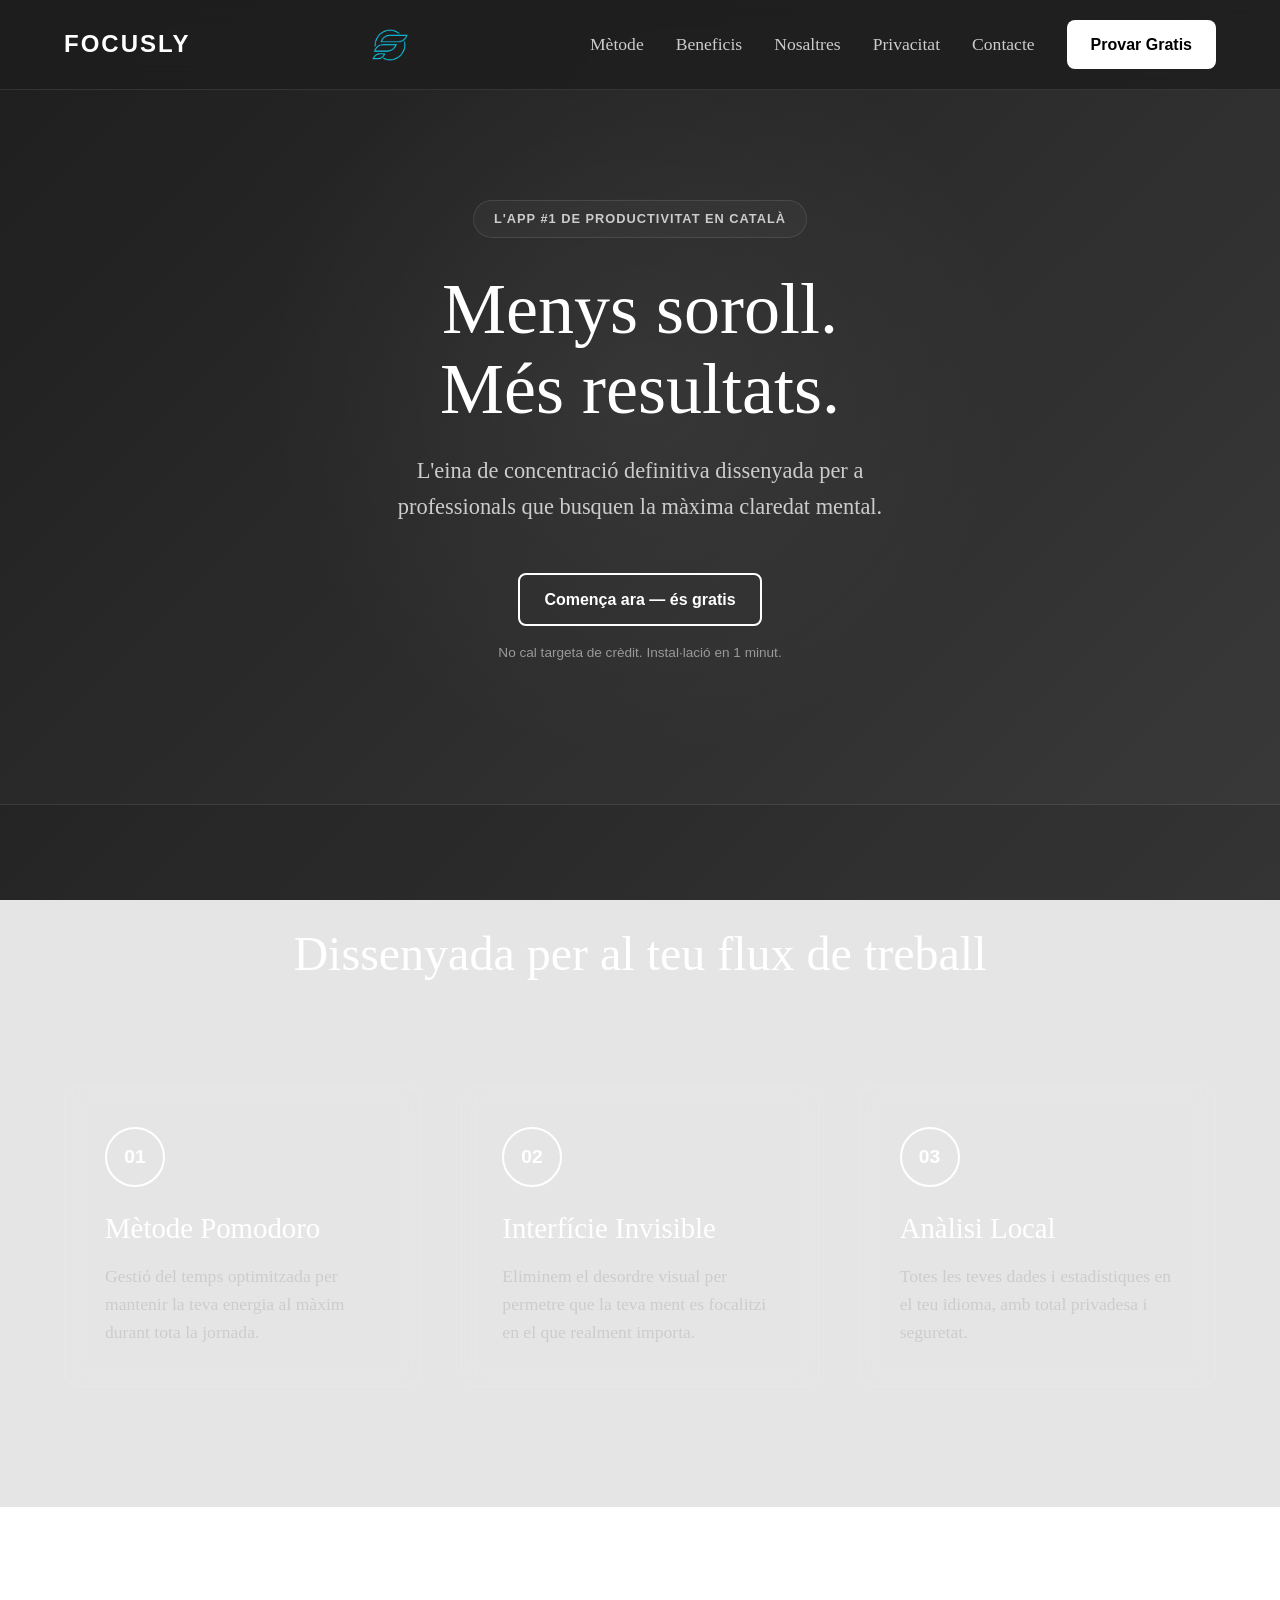
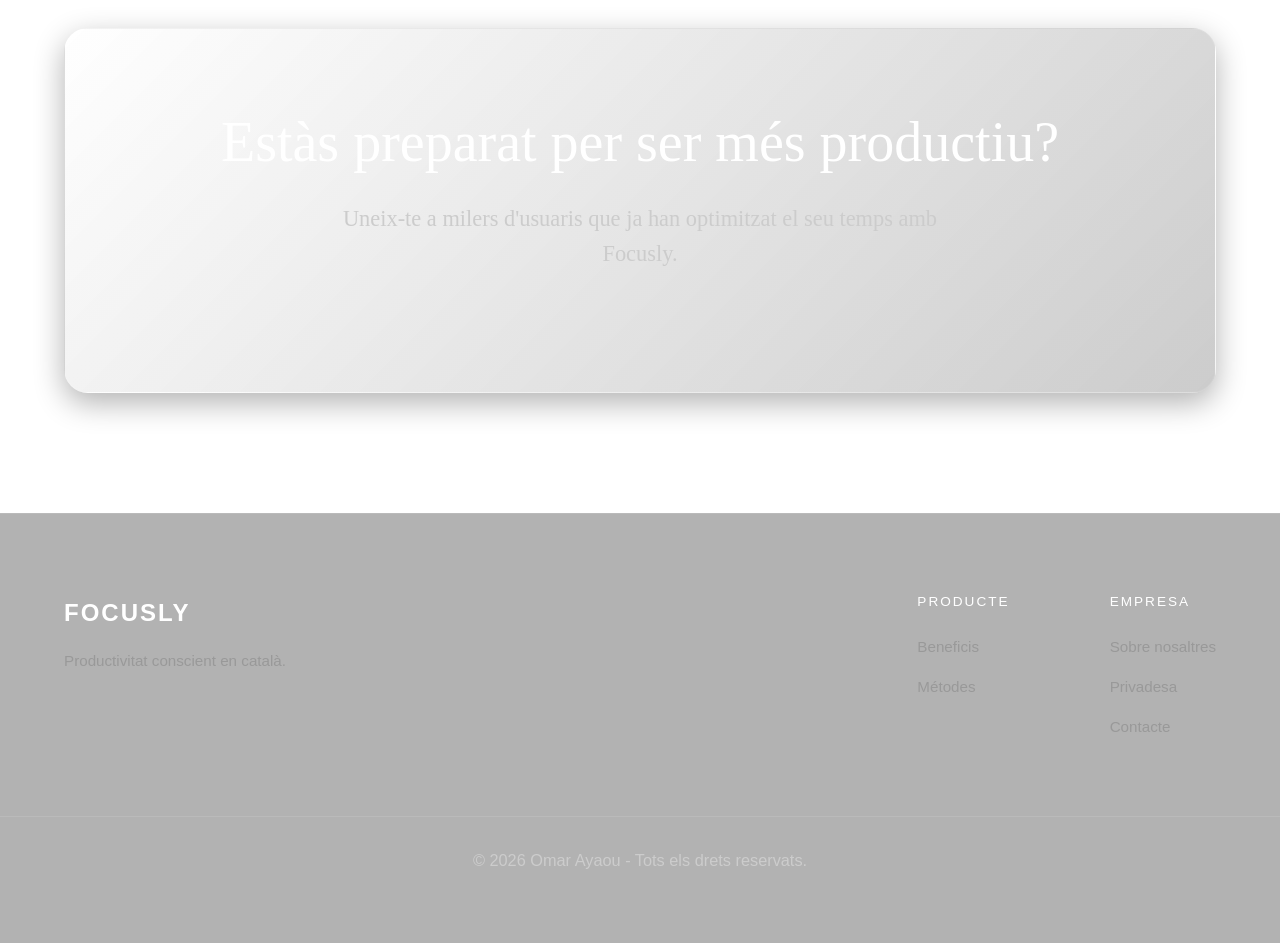
==== index.html @ 4070564b "Canviar enllaç app per deixar login en procés de desenvolupament" ====
<!doctype html>
<html lang="ca">
  <head>
    <meta charset="UTF-8" />
    <meta name="viewport" content="width=device-width, initial-scale=1.0" />
    <title>Focusly App</title>
    <link rel="stylesheet" href="css/style.css" />
    <link rel="shortcut icon" href="assets/favicon.ico" type="image/x-icon">
  </head>
  <body class="landing-page">
    
    <header class="main-header">
      <div class="container flex-header">
        <a href="#main" class="logo">FOCUSLY</a>
        <img src="assets/logo.png" alt="Logotip de la app Focusly">
        <nav class="nav-links">
          <a href="#features">Mètode</a>
          <a href="#benefits">Beneficis</a>
          <a href="nosaltres.html" target="_blank">Nosaltres</a>
          <a href="privacitat.html" target="_blank">Privacitat</a>
          <a href="contacte.html" target="_blank">Contacte</a>
          <a href="app.html" class="nav-btn-primary" target="_blank">Provar Gratis</a>
        </nav>
      </div>
    </header>

    <main>
      <section id="main" class="hero-section">
        <div class="container">
          <div class="hero-content">
            <span class="badge">L'app #1 de productivitat en català</span>
            <h1 class="main-title">
              Menys soroll. <br />
              Més resultats.
            </h1>
            <p class="main-subtitle">
              L'eina de concentració definitiva dissenyada per a professionals
              que busquen la màxima claredat mental.
            </p>
            <div class="cta-container">
              <a href="app.html" class="btn-black" target="_blank"
                >Comença ara — és gratis</a
              >
              <p class="cta-note">
                No cal targeta de crèdit. Instal·lació en 1 minut.
              </p>
            </div>
          </div>
        </div>
      </section>

      <section id="features" class="features-section">
        <div class="container">
          <div class="section-header">
            <h2 class="section-title">Dissenyada per al teu flux de treball</h2>
          </div>
          <div class="features-grid">
            <article class="feature-item">
              <div class="icon-box">01</div>
              <h3>Mètode Pomodoro</h3>
              <p>
                Gestió del temps optimitzada per mantenir la teva energia al
                màxim durant tota la jornada.
              </p>
            </article>
            <article class="feature-item">
              <div class="icon-box">02</div>
              <h3>Interfície Invisible</h3>
              <p>
                Eliminem el desordre visual per permetre que la teva ment es
                focalitzi en el que realment importa.
              </p>
            </article>
            <article class="feature-item">
              <div class="icon-box">03</div>
              <h3>Anàlisi Local</h3>
              <p>
                Totes les teves dades i estadístiques en el teu idioma, amb
                total privadesa i seguretat.
              </p>
            </article>
          </div>
        </div>
      </section>

      <section id="benefits" class="final-cta">
        <div class="container">
          <div class="cta-box">
            <h2>Estàs preparat per ser més productiu?</h2>
            <p>
              Uneix-te a milers d'usuaris que ja han optimitzat el seu temps amb
              Focusly.
            </p>
          </div>
        </div>
      </section>
    </main>

    <footer class="main-footer">
      <div class="container footer-grid">
        <div class="footer-brand">
          <span class="logo">FOCUSLY</span>
          <p>Productivitat conscient en català.</p>
        </div>
        <div class="footer-links">
          <div class="link-group">
            <h4>Producte</h4>
            <a href="#benefits">Beneficis</a>
            <a href="#features">Métodes</a>
          </div>
          <div class="link-group">
            <h4>Empresa</h4>
            <a
              href="nosaltres.html
            "
              >Sobre nosaltres</a
            >
            <a href="privacitat.html">Privadesa</a>
            <a href="contacte.html">Contacte</a>
          </div>
        </div>
      </div>
      <div class="footer-bottom">
        <p>&copy; 2026 Omar Ayaou - Tots els drets reservats.</p>
      </div>
    </footer>
  </body>
</html>
---- css/style.css ----
/* ==========================================================================
   ESTILOS DE LA LANDING PAGE
   Tema oscuro elegante con contrastes en blanco y negro
   ========================================================================== */

*,
*::before,
*::after {
  margin: 0;
  padding: 0;
  box-sizing: border-box;
}

html {
  scroll-behavior: smooth;
  font-size: 16px;
}

/* --- 1. FONDO Y TIPOGRAFÍA BASE --- */
body.landing-page {
  font-family:
    Garamond, "Times New Roman", serif; /* Fuente elegante principal */
  background: linear-gradient(
    135deg,
    #1e1e1e,
    #3a3a3a
  ); /* Degradado gris oscuro */
  background-attachment: fixed; /* Mantiene el degradado fijo al hacer scroll */
  color: #ffffff; /* Texto principal blanco */
  line-height: 1.6;
  overflow-x: hidden;
  min-height: 100vh;
}

/* --- 2. CONTENEDORES ESTRUCTURALES --- */
.container {
  max-width: 1200px;
  margin: 0 auto;
  padding: 0 24px;
}

.container-narrow {
  max-width: 800px;
  margin: 0 auto;
  padding: 0 24px;
}

/* --- 3. TIPOGRAFÍA GENERAL --- */
h1,
h2,
h3,
h4,
h5,
h6 {
  font-weight: normal;
  line-height: 1.2;
  margin-bottom: 0.5em;
  color: #ffffff;
}

p {
  font-size: 1.2em;
  margin-bottom: 30px;
  color: #cccccc; /* Gris claro para los párrafos */
}

a {
  text-decoration: none;
  color: #ffffff;
  transition: 0.2s ease;
}

/* --- 4. BOTONES --- */
.btn-primary,
.btn-white,
.nav-btn-primary {
  display: inline-block;
  padding: 12px 24px;
  background-color: #ffffff;
  color: #000000 !important; /* Texto negro para contraste */
  border: none;
  border-radius: 8px;
  font-size: 1em;
  font-family:
    -apple-system, BlinkMacSystemFont, "Segoe UI", Roboto, Helvetica, Arial,
    sans-serif; /* Contraste moderno para los botones */
  font-weight: 600;
  text-align: center;
  cursor: pointer;
  transition: 0.3s ease;
}

.btn-primary:hover,
.btn-white:hover,
.nav-btn-primary:hover {
  background-color: #dddddd; /* Blanco atenuado */
  transform: translateY(-2px);
  box-shadow: 0 10px 30px rgba(0, 0, 0, 0.3); /* Sombra media */
}

.btn-secondary,
.btn-black,
.nav-btn-secondary {
  display: inline-block;
  padding: 12px 24px;
  background-color: transparent;
  color: #ffffff;
  border: 2px solid #ffffff;
  border-radius: 8px;
  font-size: 1em;
  font-family:
    -apple-system, BlinkMacSystemFont, "Segoe UI", Roboto, Helvetica, Arial,
    sans-serif;
  font-weight: 600;
  text-align: center;
  cursor: pointer;
  transition: 0.3s ease;
}

.btn-secondary:hover,
.btn-black:hover,
.nav-btn-secondary:hover {
  background-color: #ffffff;
  color: #000000 !important;
  transform: translateY(-2px);
}

.btn-full {
  width: 80%;
  margin: 10px auto;
  display: block;
}

/* --- 5. CABECERA (HEADER Y NAVEGACIÓN) --- */
.main-header {
  height: 90px;
  display: flex;
  align-items: center;
  background: rgba(30, 30, 30, 0.85); /* Fondo semitransparente oscuro */
  backdrop-filter: blur(12px);
  -webkit-backdrop-filter: blur(12px);
  position: fixed;
  top: 0;
  width: 100%;
  z-index: 1000;
  border-bottom: 1px solid rgba(255, 255, 255, 0.1);
  transition: all 0.3s ease;
}

.flex-header {
  display: flex;
  justify-content: space-between;
  align-items: center;
  width: 100%;
}

.flex-header img {
  width: 50px;
  height: auto;
}

.logo {
  font-family:
    -apple-system, BlinkMacSystemFont, "Segoe UI", Roboto, Helvetica, Arial,
    sans-serif;
  font-size: 1.5rem;
  font-weight: 900;
  letter-spacing: 2px;
  color: #ffffff;
  text-transform: uppercase;
}

.nav-links {
  display: flex;
  align-items: center;
  gap: 32px;
}

.nav-links > a:not([class*="btn"]) {
  font-size: 1.1rem;
  color: #cccccc;
  position: relative;
}

.nav-links > a:not([class*="btn"]):hover {
  color: #ffffff;
}

/* Subrayado animado de los enlaces de navegación */
.nav-links > a:not([class*="btn"])::after {
  content: "";
  position: absolute;
  width: 0;
  height: 1px;
  bottom: -4px;
  left: 0;
  background-color: #ffffff;
  transition: width 0.3s ease;
}

.nav-links > a:not([class*="btn"]):hover::after {
  width: 100%;
}

/* --- 6. SECCIÓN PRINCIPAL (HERO) --- */
.hero-section {
  padding: 200px 0 140px 0;
  text-align: center;
  position: relative;
  z-index: 1;
}

/* Elemento decorativo para dar profundidad */
.hero-section::before {
  content: "";
  position: absolute;
  top: 0;
  left: 50%;
  transform: translateX(-50%);
  width: 60vw;
  height: 60vw;
  background: radial-gradient(
    circle,
    rgba(255, 255, 255, 0.05) 0%,
    /* Brillo central muy sutil */ transparent 70%
  );
  z-index: -1;
  pointer-events: none;
}

.badge {
  display: inline-block;
  background-color: rgba(255, 255, 255, 0.03);
  border: 1px solid rgba(255, 255, 255, 0.1);
  padding: 8px 20px;
  border-radius: 30px;
  font-family:
    -apple-system, BlinkMacSystemFont, "Segoe UI", Roboto, Helvetica, Arial,
    sans-serif;
  font-size: 0.8rem;
  font-weight: 600;
  text-transform: uppercase;
  letter-spacing: 1px;
  margin-bottom: 32px;
  color: #cccccc;
}

.main-title {
  font-size: 4.5rem;
  font-weight: normal;
  line-height: 1.1;
  margin-bottom: 24px;
}

.main-subtitle {
  font-size: 1.4rem;
  color: #cccccc;
  max-width: 500px;
  margin: 0 auto 48px;
}

.cta-container {
  display: flex;
  flex-direction: column;
  align-items: center;
  gap: 16px;
}

.cta-note {
  font-family:
    -apple-system, BlinkMacSystemFont, "Segoe UI", Roboto, Helvetica, Arial,
    sans-serif;
  font-size: 0.85rem;
  color: #999999; /* Texto apagado */
  margin-top: 0;
  margin-bottom: 0;
}

/* --- 7. CARACTERÍSTICAS (FEATURES) --- */
.features-section {
  padding: 120px 0;
  position: relative;
  border-top: 1px solid rgba(255, 255, 255, 0.1);
  background: rgba(0, 0, 0, 0.1);
}

.section-header {
  text-align: center;
  margin-bottom: 80px;
}

.section-title {
  font-size: 3rem;
}

.features-grid {
  display: grid;
  grid-template-columns: repeat(3, 1fr);
  gap: 40px;
}

.feature-item {
  padding: 40px;
  background-color: rgba(255, 255, 255, 0.03);
  border: 1px solid rgba(255, 255, 255, 0.1);
  border-radius: 16px;
  transition: 0.3s ease;
  backdrop-filter: blur(10px);
}

.feature-item:hover {
  border-color: rgba(255, 255, 255, 0.4); /* Borde más brillante */
  transform: translateY(-10px);
  background-color: rgba(255, 255, 255, 0.08); /* Fondo un poco más claro */
  box-shadow: 0 20px 40px rgba(0, 0, 0, 0.5); /* Sombra pronunciada */
}

.icon-box {
  width: 60px;
  height: 60px;
  border: 2px solid #ffffff;
  color: #ffffff;
  display: flex;
  align-items: center;
  justify-content: center;
  font-family:
    -apple-system, BlinkMacSystemFont, "Segoe UI", Roboto, Helvetica, Arial,
    sans-serif;
  font-weight: 700;
  font-size: 1.2rem;
  border-radius: 50%;
  margin-bottom: 24px;
  transition: 0.3s ease;
}

.feature-item:hover .icon-box {
  background-color: #ffffff;
  color: #1e1e1e; /* Color oscuro base de la web */
}

.feature-item h3 {
  font-size: 1.8rem;
  margin-bottom: 16px;
}

.feature-item p {
  color: #cccccc;
  font-size: 1.1rem;
  margin-bottom: 0;
}

/* --- 8. LLAMADA A LA ACCIÓN FINAL (FINAL CTA) --- */
.final-cta {
  padding: 120px 0;
  border-top: 1px solid rgba(255, 255, 255, 0.1);
}

.cta-box {
  background: linear-gradient(
    135deg,
    rgba(255, 255, 255, 0.05),
    rgba(0, 0, 0, 0.2)
  );
  border: 1px solid rgba(255, 255, 255, 0.1);
  padding: 80px 40px;
  border-radius: 24px;
  text-align: center;
  box-shadow: 0 10px 30px rgba(0, 0, 0, 0.3);
}

.cta-box h2 {
  font-size: 3.5rem;
  margin-bottom: 24px;
}

.cta-box p {
  font-size: 1.4rem;
  max-width: 600px;
  margin: 0 auto 40px;
  color: #cccccc;
}

/* --- 9. PIE DE PÁGINA (FOOTER) --- */
.main-footer {
  padding: 80px 0 40px 0;
  background-color: rgba(0, 0, 0, 0.3);
  border-top: 1px solid rgba(255, 255, 255, 0.1);
}

.footer-grid {
  display: grid;
  grid-template-columns: 1fr 2fr;
  gap: 60px;
  margin-bottom: 60px;
}

.footer-brand .logo {
  display: block;
  margin-bottom: 16px;
}

.footer-brand p {
  font-family:
    -apple-system, BlinkMacSystemFont, "Segoe UI", Roboto, Helvetica, Arial,
    sans-serif;
  color: #999999;
  font-size: 0.95rem;
}

.footer-links {
  display: flex;
  justify-content: flex-end;
  gap: 100px;
}

.link-group h4 {
  font-family:
    -apple-system, BlinkMacSystemFont, "Segoe UI", Roboto, Helvetica, Arial,
    sans-serif;
  font-size: 0.85rem;
  text-transform: uppercase;
  letter-spacing: 2px;
  margin-bottom: 24px;
  color: #ffffff;
}

.link-group a {
  display: block;
  font-family:
    -apple-system, BlinkMacSystemFont, "Segoe UI", Roboto, Helvetica, Arial,
    sans-serif;
  margin-bottom: 16px;
  color: #999999;
  font-size: 0.95rem;
}

.link-group a:hover {
  color: #ffffff;
  transform: translateX(4px);
}

.footer-bottom {
  border-top: 1px solid rgba(255, 255, 255, 0.1);
  padding-top: 30px;
  text-align: center;
  font-family:
    -apple-system, BlinkMacSystemFont, "Segoe UI", Roboto, Helvetica, Arial,
    sans-serif;
  color: #999999;
  font-size: 0.85rem;
}

/* Prevención de márgenes colapsados */
.hero-content,
.section-header,
.cta-box {
  overflow: hidden;
}

/* --- 10. ESTADOS DE SELECCIÓN Y SCROLL --- */
:focus {
  outline: none;
}

:focus-visible {
  outline: 2px dashed #ffffff;
  outline-offset: 4px;
  border-radius: 4px;
}

::selection {
  background-color: #ffffff;
  color: #000000;
}

::-moz-selection {
  background-color: #ffffff;
  color: #000000;
}

::-webkit-scrollbar {
  width: 8px;
}

::-webkit-scrollbar-track {
  background: #1e1e1e; /* Mismo color oscuro del fondo */
}

::-webkit-scrollbar-thumb {
  background: rgba(255, 255, 255, 0.2);
  border-radius: 10px;
}

::-webkit-scrollbar-thumb:hover {
  background: rgba(255, 255, 255, 0.4);
}

/* --- 11. ANIMACIONES --- */
@keyframes fadeIn {
  from {
    opacity: 0;
  }
  to {
    opacity: 1;
  }
}

@keyframes slideUp {
  from {
    opacity: 0;
    transform: translateY(40px);
  }
  to {
    opacity: 1;
    transform: translateY(0);
  }
}
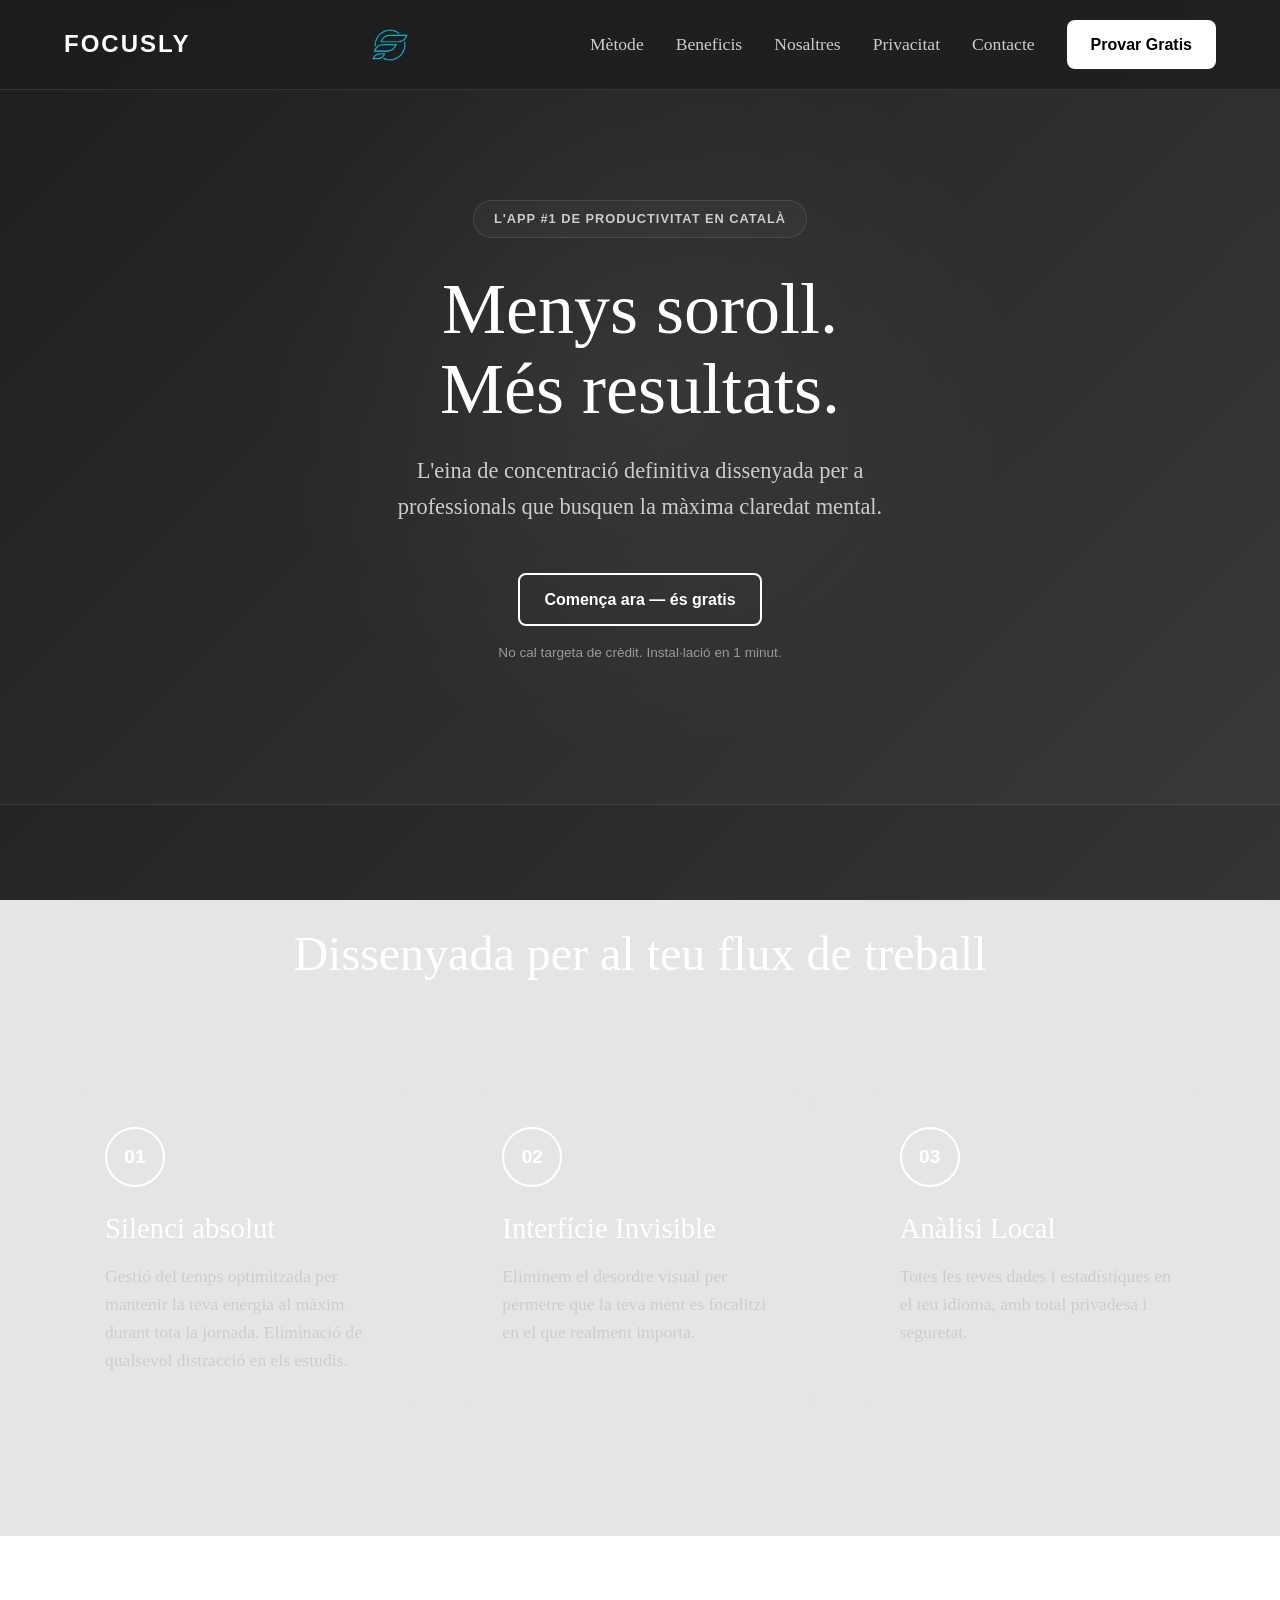
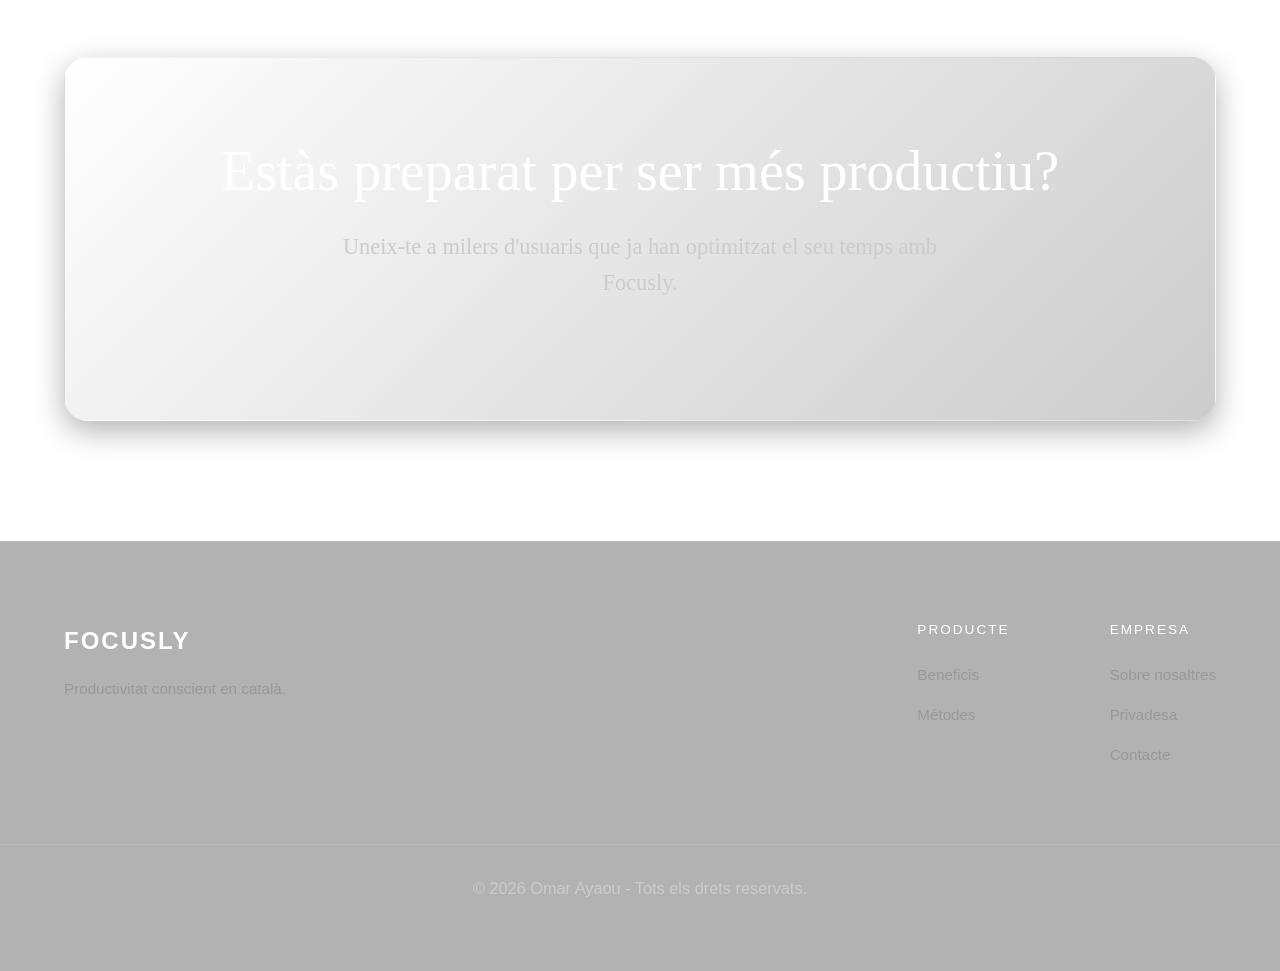
==== commit 27e21b7f: "a" ====
--- a/index.html
+++ b/index.html
@@ -5,21 +5,22 @@
     <meta name="viewport" content="width=device-width, initial-scale=1.0" />
     <title>Focusly App</title>
     <link rel="stylesheet" href="css/style.css" />
-    <link rel="shortcut icon" href="assets/favicon.ico" type="image/x-icon">
+    <link rel="shortcut icon" href="assets/favicon.ico" type="image/x-icon" />
   </head>
   <body class="landing-page">
-    
     <header class="main-header">
       <div class="container flex-header">
         <a href="#main" class="logo">FOCUSLY</a>
-        <img src="assets/logo.png" alt="Logotip de la app Focusly">
+        <img src="assets/logo.png" alt="Logotip de la app Focusly" />
         <nav class="nav-links">
           <a href="#features">Mètode</a>
           <a href="#benefits">Beneficis</a>
           <a href="nosaltres.html" target="_blank">Nosaltres</a>
           <a href="privacitat.html" target="_blank">Privacitat</a>
           <a href="contacte.html" target="_blank">Contacte</a>
-          <a href="app.html" class="nav-btn-primary" target="_blank">Provar Gratis</a>
+          <a href="app.html" class="nav-btn-primary" target="_blank"
+            >Provar Gratis</a
+          >
         </nav>
       </div>
     </header>
@@ -38,7 +39,7 @@
               que busquen la màxima claredat mental.
             </p>
             <div class="cta-container">
-              <a href="app.html" class="btn-black" target="_blank"
+              <a href="login.html" class="btn-black" target="_blank"
                 >Comença ara — és gratis</a
               >
               <p class="cta-note">
@@ -57,10 +58,10 @@
           <div class="features-grid">
             <article class="feature-item">
               <div class="icon-box">01</div>
-              <h3>Mètode Pomodoro</h3>
+              <h3>Silenci absolut</h3>
               <p>
                 Gestió del temps optimitzada per mantenir la teva energia al
-                màxim durant tota la jornada.
+                màxim durant tota la jornada. Eliminació de qualsevol distracció en els estudis.
               </p>
             </article>
             <article class="feature-item">
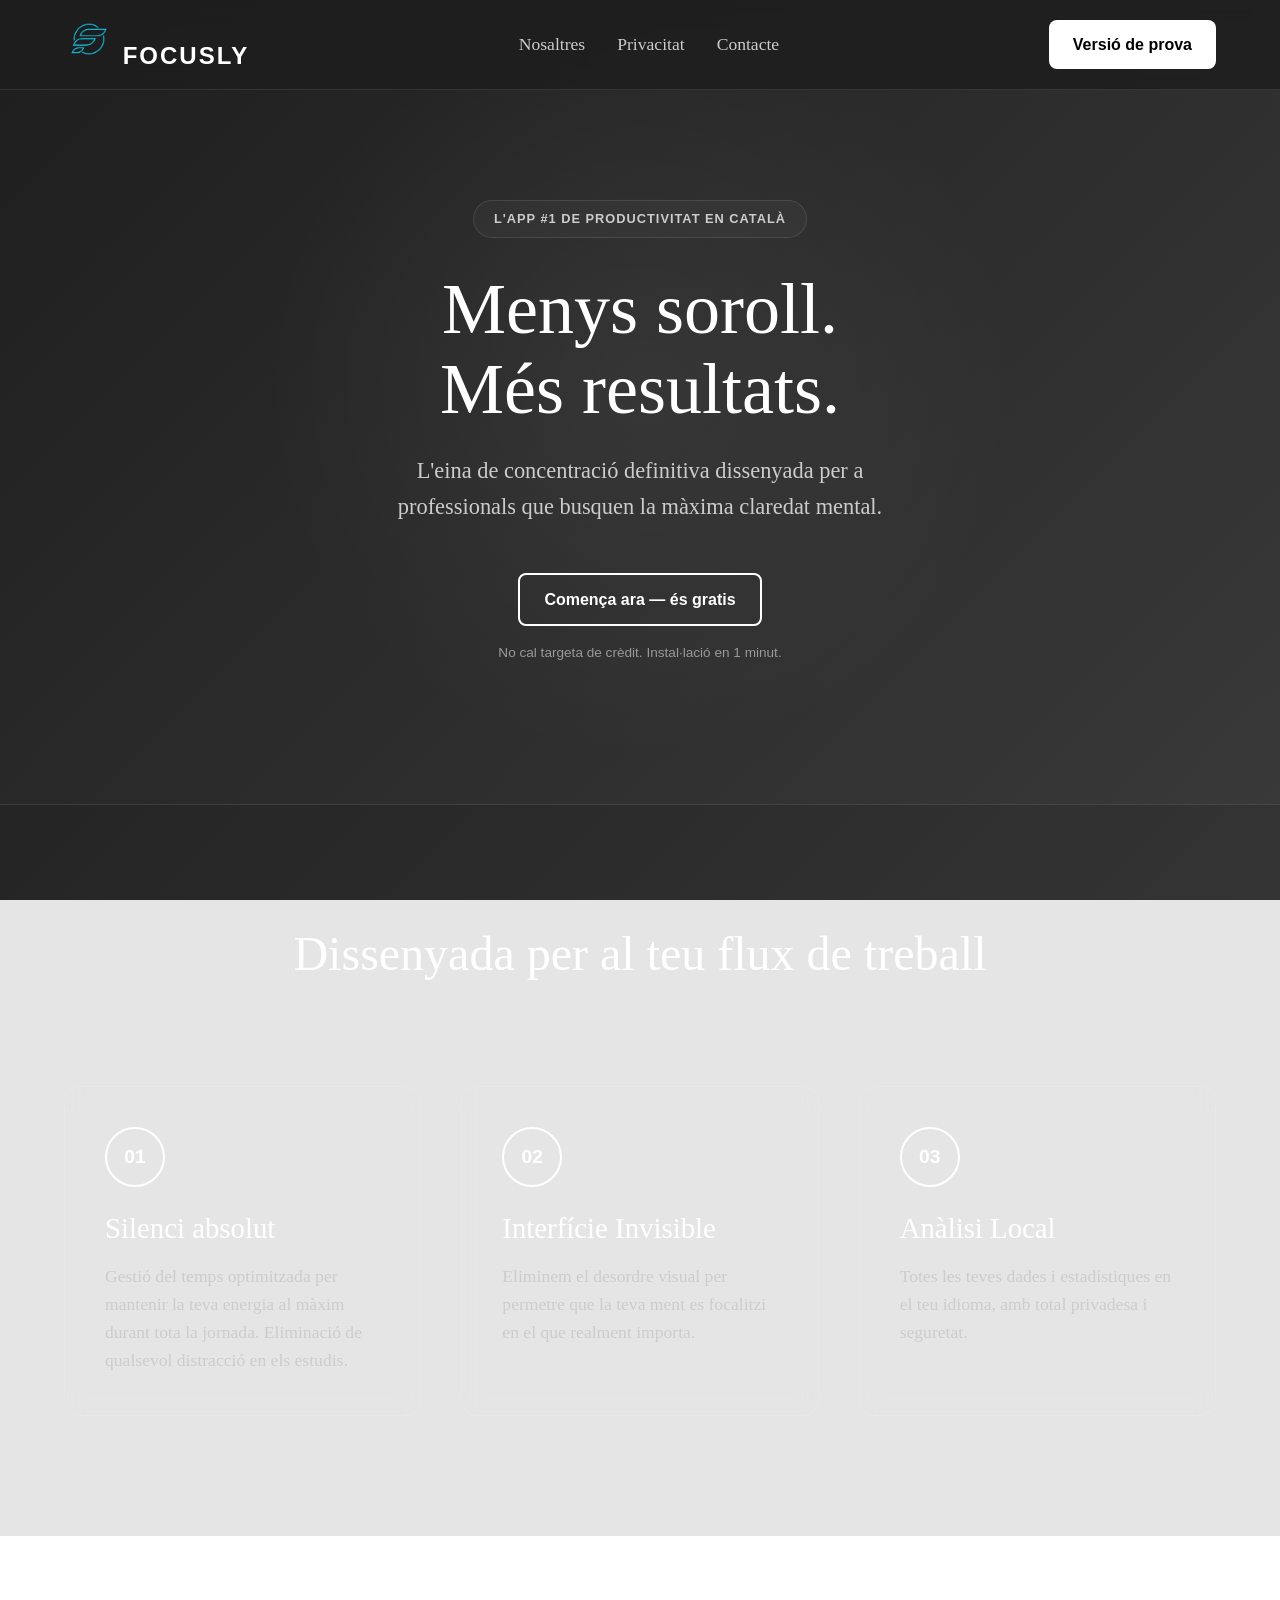
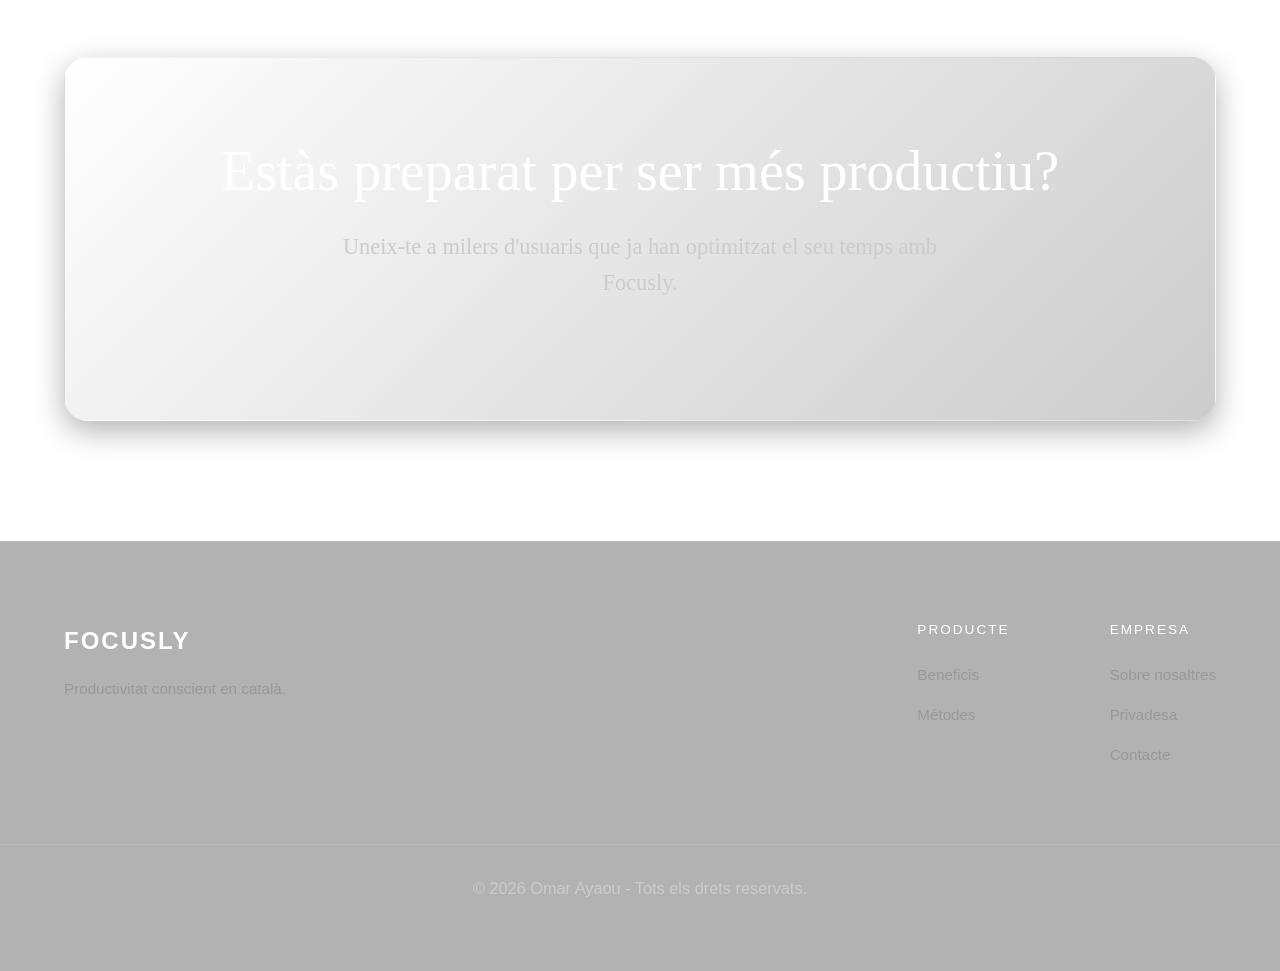
==== commit fe9f64e9: "Implementar cambios de estructura en el nav" ====
--- a/index.html
+++ b/index.html
@@ -10,18 +10,18 @@
   <body class="landing-page">
     <header class="main-header">
       <div class="container flex-header">
-        <a href="#main" class="logo">FOCUSLY</a>
-        <img src="assets/logo.png" alt="Logotip de la app Focusly" />
-        <nav class="nav-links">
-          <a href="#features">Mètode</a>
-          <a href="#benefits">Beneficis</a>
-          <a href="nosaltres.html" target="_blank">Nosaltres</a>
-          <a href="privacitat.html" target="_blank">Privacitat</a>
-          <a href="contacte.html" target="_blank">Contacte</a>
-          <a href="app.html" class="nav-btn-primary" target="_blank"
-            >Provar Gratis</a
-          >
+        <a href="#main" class="logo">
+          <img src="assets/logo.png" alt="Focusly" />
+          <span>FOCUSLY</span>
+        </a>
+
+        <nav class="nav-links" aria-label="Navegació principal">
+          <a href="nosaltres.html">Nosaltres</a>
+          <a href="privacitat.html">Privacitat</a>
+          <a href="contacte.html">Contacte</a>
         </nav>
+
+        <a href="app.html" class="nav-btn-primary"> Versió de prova </a>
       </div>
     </header>
 
@@ -61,7 +61,8 @@
               <h3>Silenci absolut</h3>
               <p>
                 Gestió del temps optimitzada per mantenir la teva energia al
-                màxim durant tota la jornada. Eliminació de qualsevol distracció en els estudis.
+                màxim durant tota la jornada. Eliminació de qualsevol distracció
+                en els estudis.
               </p>
             </article>
             <article class="feature-item">
--- a/css/style.css
+++ b/css/style.css
@@ -25,8 +25,8 @@
     #1e1e1e,
     #3a3a3a
   ); /* Degradado gris oscuro */
-  background-attachment: fixed; /* Mantiene el degradado fijo al hacer scroll */
-  color: #ffffff; /* Texto principal blanco */
+  background-attachment: fixed; 
+  color: #ffffff;
   line-height: 1.6;
   overflow-x: hidden;
   min-height: 100vh;
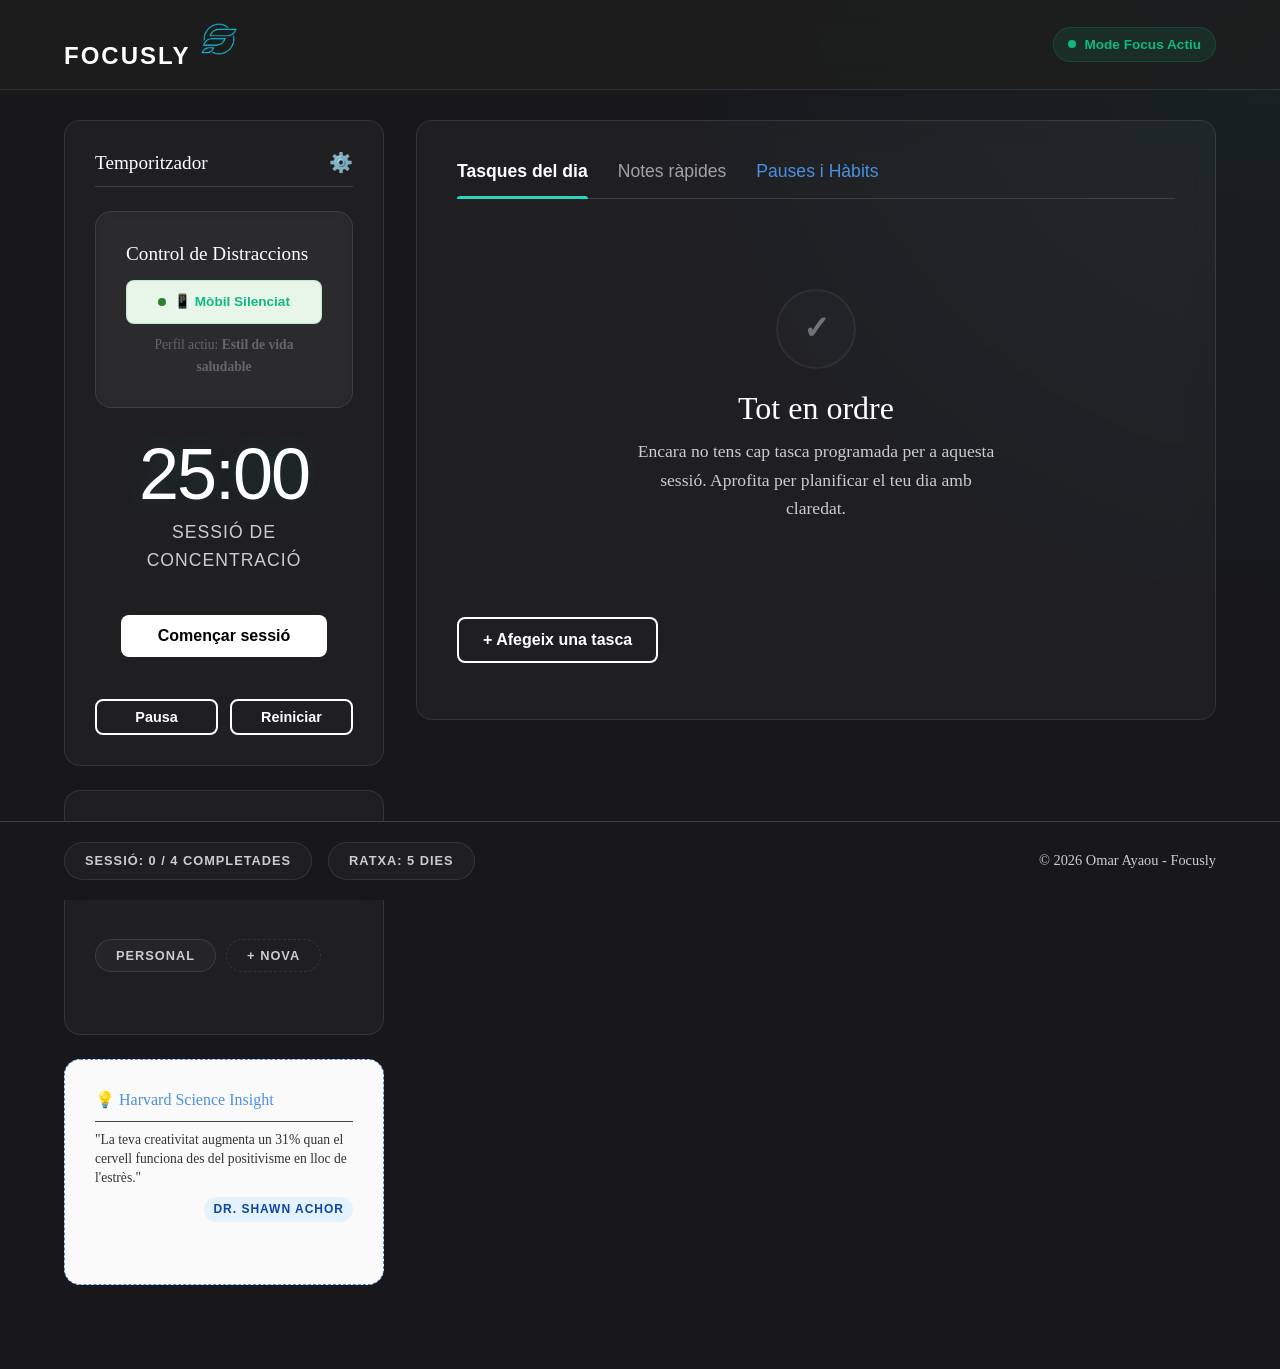
==== commit 3a7b55d0: "Volver version anterior html" ====
--- a/index.html
+++ b/index.html
@@ -3,128 +3,245 @@
   <head>
     <meta charset="UTF-8" />
     <meta name="viewport" content="width=device-width, initial-scale=1.0" />
-    <title>Focusly App</title>
+    <title>Focusly — Panell de Control</title>
     <link rel="stylesheet" href="css/style.css" />
+    <link rel="stylesheet" href="css/dashboard.css" />
     <link rel="shortcut icon" href="assets/favicon.ico" type="image/x-icon" />
   </head>
-  <body class="landing-page">
-    <header class="main-header">
+  <body class="landing-page dashboard-page">
+    <header class="main-header dashboard-header">
       <div class="container flex-header">
-        <a href="#main" class="logo">
-          <img src="assets/logo.png" alt="Focusly" />
-          <span>FOCUSLY</span>
-        </a>
-
-        <nav class="nav-links" aria-label="Navegació principal">
-          <a href="nosaltres.html">Nosaltres</a>
-          <a href="privacitat.html">Privacitat</a>
-          <a href="contacte.html">Contacte</a>
+        <div class="brand">
+          <a href="index.html" class="logo" target="_blank">FOCUSLY</a>
+          <img src="assets/logo.png" alt="Logotip de la app Focusly" />
+        </div>
+
+        <nav class="nav-links header-actions">
+          <div class="status-badge">
+            <span class="pulse-dot"></span>
+            <span class="status-text">Mode Focus Actiu</span>
+          </div>
         </nav>
-
-        <a href="app.html" class="nav-btn-primary"> Versió de prova </a>
       </div>
     </header>
 
-    <main>
-      <section id="main" class="hero-section">
-        <div class="container">
-          <div class="hero-content">
-            <span class="badge">L'app #1 de productivitat en català</span>
-            <h1 class="main-title">
-              Menys soroll. <br />
-              Més resultats.
-            </h1>
-            <p class="main-subtitle">
-              L'eina de concentració definitiva dissenyada per a professionals
-              que busquen la màxima claredat mental.
+    <main
+      class="app-main container"
+      style="padding-top: 120px; padding-bottom: 60px"
+    >
+      <div class="dashboard-grid">
+        <aside class="sidebar">
+          <section class="feature-item widget timer-widget">
+            <header class="widget-header">
+              <h3 style="margin: 0; font-size: 1.2rem">Temporitzador</h3>
+              <button class="icon-btn" aria-label="Configuració">⚙️</button>
+            </header>
+
+            <section
+              class="feature-item widget distraction-widget"
+              style="margin-top: 20px"
+            >
+              <h3 style="margin-bottom: 15px; font-size: 1.2rem">
+                Control de Distraccions
+              </h3>
+              <div
+                class="status-badge"
+                style="
+                  background: #e8f5e9;
+                  color: #2e7d32;
+                  display: flex;
+                  align-items: center;
+                  gap: 8px;
+                  justify-content: center;
+                  padding: 10px;
+                  border-radius: 8px;
+                "
+              >
+                <span
+                  class="pulse-dot"
+                  style="background-color: #2e7d32"
+                ></span>
+                <span class="status-text" style="font-weight: bold"
+                  >📱 Mòbil Silenciat</span
+                >
+              </div>
+              <p
+                style="
+                  font-size: 0.85rem;
+                  color: #666;
+                  margin-top: 10px;
+                  text-align: center;
+                "
+              >
+                Perfil actiu: <strong>Estil de vida saludable</strong>
+              </p>
+            </section>
+
+            <div class="timer-display">
+              <span id="time-remaining" class="time-text">25:00</span>
+              <p class="timer-subtitle">Sessió de concentració</p>
+            </div>
+
+            <div class="cta-container">
+              <button id="start-btn" class="btn-white btn-full">
+                Començar sessió
+              </button>
+              <div class="timer-controls">
+                <button id="pause-btn" class="btn-secondary btn-sm">
+                  Pausa
+                </button>
+                <button id="reset-btn" class="btn-secondary btn-sm">
+                  Reiniciar
+                </button>
+              </div>
+            </div>
+          </section>
+
+          <section class="feature-item widget">
+            <h3 style="margin-bottom: 20px; font-size: 1.2rem">
+              Etiquetes de sessió
+            </h3>
+            <div class="tag-cloud">
+              <button class="badge active-tag">Treball</button>
+              <button class="badge">Estudi</button>
+              <button class="badge">Personal</button>
+              <button class="badge add-tag">+ Nova</button>
+            </div>
+          </section>
+
+          <section
+            class="feature-item widget harvard-insight-widget"
+            style="
+              margin-top: 20px;
+              border: 1px dashed #4a90e2;
+              background: #fafafa;
+            "
+          >
+            <header class="widget-header" style="margin-bottom: 8px">
+              <h3
+                style="
+                  margin: 0;
+                  font-size: 1rem;
+                  color: #4a90e2;
+                  display: flex;
+                  align-items: center;
+                  gap: 5px;
+                "
+              >
+                💡 Harvard Science Insight
+              </h3>
+            </header>
+            <p
+              style="
+                font-size: 0.85rem;
+                color: #333;
+                line-height: 1.4;
+                margin: 0;
+              "
+            >
+              "La teva creativitat augmenta un 31% quan el cervell funciona des
+              del positivisme en lloc de l'estrès."
             </p>
-            <div class="cta-container">
-              <a href="login.html" class="btn-black" target="_blank"
-                >Comença ara — és gratis</a
-              >
-              <p class="cta-note">
-                No cal targeta de crèdit. Instal·lació en 1 minut.
-              </p>
+            <div style="margin-top: 8px; text-align: right">
+              <span
+                class="badge"
+                style="
+                  background: #e3f2fd;
+                  color: #0d47a1;
+                  font-size: 0.75rem;
+                  padding: 2px 8px;
+                "
+              >
+                Dr. Shawn Achor
+              </span>
+            </div>
+          </section>
+        </aside>
+
+        <section class="workspace">
+          <div class="feature-item workspace-card">
+            <header class="workspace-header">
+              <div class="header-tabs">
+                <div class="header-tabs">
+                  <button class="tab active-tab">Tasques del dia</button>
+                  <button class="tab">Notes ràpides</button>
+                  <button class="tab" style="color: #4a90e2">
+                    Pauses i Hàbits
+                  </button>
+                </div>
+                <div
+                  class="habit-break-panel"
+                  style="
+                    margin-top: 20px;
+                    padding: 15px;
+                    background: #f0f4f8;
+                    border-radius: 12px;
+                    border-left: 5px solid #4a90e2;
+                  "
+                >
+                  <div style="display: flex; align-items: center; gap: 15px">
+                    <div>
+                      <h4 style="margin: 0; font-size: 1.1rem; color: #333">
+                        Pròxima Pausa Activa: Passeig de 10 min.
+                      </h4>
+                      <p
+                        style="
+                          margin: 5px 0 0 0;
+                          font-size: 0.9rem;
+                          color: #555;
+                        "
+                      >
+                        Segons el teu perfil, et toca desconnectar 10 minuts a l'aire lliure.
+                      </p>
+                    </div>
+                  </div>
+                </div>
+              </div>
+            </header>
+
+            <div class="workspace-content">
+              <div class="empty-state">
+                <div
+                  class="icon-box empty-icon"
+                  style="margin: 0 auto 20px auto"
+                >
+                  ✓
+                </div>
+                <h2 style="font-size: 2rem; margin-bottom: 10px">
+                  Tot en ordre
+                </h2>
+                <p>
+                  Encara no tens cap tasca programada per a aquesta sessió.
+                  Aprofita per planificar el teu dia amb claredat.
+                </p>
+                <button class="btn-secondary" style="margin-top: 15px">
+                  + Afegeix una tasca
+                </button>
+              </div>
             </div>
           </div>
+        </section>
+      </div>
+    </main>
+
+    <footer class="dashboard-footer">
+      <div class="container footer-flex">
+        <div class="footer-stats">
+          <span class="badge" style="margin-bottom: 0"
+            ><strong>Sessió:</strong> 0 / 4 completades</span
+          >
+          <span class="badge" style="margin-bottom: 0"
+            ><strong>Ratxa:</strong> 5 dies</span
+          >
         </div>
-      </section>
-
-      <section id="features" class="features-section">
-        <div class="container">
-          <div class="section-header">
-            <h2 class="section-title">Dissenyada per al teu flux de treball</h2>
-          </div>
-          <div class="features-grid">
-            <article class="feature-item">
-              <div class="icon-box">01</div>
-              <h3>Silenci absolut</h3>
-              <p>
-                Gestió del temps optimitzada per mantenir la teva energia al
-                màxim durant tota la jornada. Eliminació de qualsevol distracció
-                en els estudis.
-              </p>
-            </article>
-            <article class="feature-item">
-              <div class="icon-box">02</div>
-              <h3>Interfície Invisible</h3>
-              <p>
-                Eliminem el desordre visual per permetre que la teva ment es
-                focalitzi en el que realment importa.
-              </p>
-            </article>
-            <article class="feature-item">
-              <div class="icon-box">03</div>
-              <h3>Anàlisi Local</h3>
-              <p>
-                Totes les teves dades i estadístiques en el teu idioma, amb
-                total privadesa i seguretat.
-              </p>
-            </article>
-          </div>
-        </div>
-      </section>
-
-      <section id="benefits" class="final-cta">
-        <div class="container">
-          <div class="cta-box">
-            <h2>Estàs preparat per ser més productiu?</h2>
-            <p>
-              Uneix-te a milers d'usuaris que ja han optimitzat el seu temps amb
-              Focusly.
-            </p>
-          </div>
-        </div>
-      </section>
-    </main>
-
-    <footer class="main-footer">
-      <div class="container footer-grid">
-        <div class="footer-brand">
-          <span class="logo">FOCUSLY</span>
-          <p>Productivitat conscient en català.</p>
-        </div>
-        <div class="footer-links">
-          <div class="link-group">
-            <h4>Producte</h4>
-            <a href="#benefits">Beneficis</a>
-            <a href="#features">Métodes</a>
-          </div>
-          <div class="link-group">
-            <h4>Empresa</h4>
-            <a
-              href="nosaltres.html
-            "
-              >Sobre nosaltres</a
-            >
-            <a href="privacitat.html">Privadesa</a>
-            <a href="contacte.html">Contacte</a>
-          </div>
+        <div class="footer-legal">
+          <p style="margin: 0; font-size: 0.9rem">
+            &copy; 2026 Omar Ayaou - Focusly
+          </p>
         </div>
       </div>
-      <div class="footer-bottom">
-        <p>&copy; 2026 Omar Ayaou - Tots els drets reservats.</p>
-      </div>
     </footer>
+
+    <script src="js/dashboard.js"></script>
   </body>
 </html>
--- a/css/dashboard.css
+++ b/css/dashboard.css
@@ -0,0 +1,261 @@
+/* ==========================================================================
+   ESTILOS DEL DASHBOARD
+   Tema oscuro con acentos en Turquesa suave y Verde
+   ========================================================================== */
+
+/* --- 1. FONDO GENERAL DE LA APP --- */
+body.dashboard-page {
+  background-color: #18181b; /* Fondo oscuro sólido */
+  background-image: radial-gradient(
+    circle at top right,
+    rgba(45, 212, 191, 0.05) 0%, /* Brillo turquesa muy suave en la esquina */
+    transparent 40%
+  );
+}
+
+/* --- 2. ESTRUCTURA PRINCIPAL (GRID) --- */
+.dashboard-grid {
+  display: grid;
+  grid-template-columns: 320px 1fr; /* Columna lateral de 320px y el resto para contenido */
+  gap: 32px;
+  align-items: start;
+}
+
+/* --- 3. INDICADORES DE ESTADO (STATUS) --- */
+.status-badge {
+  display: flex;
+  align-items: center;
+  gap: 8px;
+  background-color: rgba(16, 185, 129, 0.1); /* Fondo verde semitransparente */
+  padding: 6px 14px;
+  border-radius: 20px;
+  border: 1px solid rgba(16, 185, 129, 0.2);
+}
+
+.pulse-dot {
+  width: 8px;
+  height: 8px;
+  background-color: #10b981; /* Verde activo */
+  border-radius: 50%;
+  box-shadow: 0 0 0 0 rgba(16, 185, 129, 0.7);
+  animation: pulseActive 2s infinite; /* Llama a la animación de latido */
+}
+
+.status-text {
+  font-size: 0.85rem;
+  color: #10b981; /* Verde activo */
+  font-family: sans-serif;
+  font-weight: 600;
+}
+
+/* --- 4. WIDGETS Y CAJAS --- */
+.widget {
+  margin-bottom: 24px;
+  padding: 30px; 
+}
+
+.widget-header {
+  display: flex;
+  justify-content: space-between;
+  align-items: center;
+  margin-bottom: 24px;
+  border-bottom: 1px solid #3f3f46; /* Borde gris oscuro */
+  padding-bottom: 12px;
+}
+
+.icon-btn {
+  background: none;
+  border: none;
+  color: #a1a1aa; /* Gris claro (texto secundario) */
+  font-size: 1.2rem;
+  cursor: pointer;
+  transition: 0.2s ease;
+}
+
+.icon-btn:hover {
+  color: #ffffff; /* Blanco al pasar el ratón */
+  transform: rotate(45deg);
+}
+
+/* --- 5. TEMPORIZADOR --- */
+.timer-display {
+  text-align: center;
+  margin: 30px 0;
+}
+
+.time-text {
+  font-size: 4.5rem;
+  font-weight: 300;
+  font-family: sans-serif;
+  color: #ffffff; /* Texto principal blanco */
+  line-height: 1;
+  letter-spacing: -2px;
+  text-shadow: 0 0 20px rgba(45, 212, 191, 0.15); /* Sombra turquesa */
+}
+
+.timer-subtitle {
+  margin-top: 8px;
+  font-size: 0.95rem;
+  color: #2dd4bf; /* Color turquesa suave */
+  font-family: sans-serif;
+  text-transform: uppercase;
+  letter-spacing: 1px;
+}
+
+.timer-controls {
+  display: flex;
+  gap: 12px;
+  margin-top: 16px;
+  width: 100%;
+}
+
+.btn-sm {
+  padding: 8px 16px;
+  font-size: 0.9rem;
+  flex: 1;
+}
+
+/* --- 6. ETIQUETAS (TAGS) --- */
+.tag-cloud {
+  display: flex;
+  flex-wrap: wrap;
+  gap: 10px;
+}
+
+.badge.active-tag {
+  background-color: rgba(45, 212, 191, 0.15); /* Fondo turquesa transparente */
+  border-color: #2dd4bf; /* Borde turquesa */
+  color: #2dd4bf; /* Texto turquesa */
+}
+
+.badge.add-tag {
+  background-color: transparent;
+  border-style: dashed;
+  cursor: pointer;
+}
+
+.badge.add-tag:hover {
+  border-color: #ffffff;
+  color: #ffffff;
+}
+
+/* --- 7. ÁREA DE TRABAJO (WORKSPACE) --- */
+.workspace-card {
+  min-height: 600px;
+  display: flex;
+  flex-direction: column;
+}
+
+.workspace-header {
+  border-bottom: 1px solid #3f3f46;
+  margin-bottom: 30px;
+}
+
+.header-tabs {
+  display: flex;
+  gap: 30px;
+}
+
+.tab {
+  background: none;
+  border: none;
+  color: #a1a1aa; /* Gris claro */
+  font-size: 1.1rem;
+  font-family: sans-serif;
+  padding: 0 0 16px 0;
+  cursor: pointer;
+  position: relative;
+  transition: 0.2s ease;
+}
+
+.tab:hover {
+  color: #ffffff;
+}
+
+.tab.active-tab {
+  color: #ffffff;
+  font-weight: 600;
+}
+
+/* Línea indicadora de la pestaña activa */
+.tab.active-tab::after {
+  content: "";
+  position: absolute;
+  bottom: -1px;
+  left: 0;
+  width: 100%;
+  height: 3px;
+  background-color: #2dd4bf; /* Turquesa */
+  border-radius: 3px 3px 0 0;
+}
+
+/* --- 8. ESTADOS VACÍOS (EMPTY STATES) --- */
+.empty-state {
+  text-align: center;
+  padding: 60px 20px;
+  max-width: 400px;
+  margin: 0 auto;
+}
+
+.empty-icon {
+  width: 80px;
+  height: 80px;
+  font-size: 2rem;
+  border-color: rgba(255, 255, 255, 0.05);
+  background-color: rgba(255, 255, 255, 0.02);
+  color: #71717a; /* Gris apagado */
+}
+
+/* --- 9. PIE DE PÁGINA (FOOTER) --- */
+.dashboard-footer {
+  border-top: 1px solid #3f3f46;
+  padding: 20px 0;
+  background-color: #18181b;
+  position: fixed;
+  bottom: 0;
+  width: 100%;
+  z-index: 10;
+}
+
+.footer-flex {
+  display: flex;
+  justify-content: space-between;
+  align-items: center;
+}
+
+.footer-stats {
+  display: flex;
+  gap: 16px;
+}
+
+/* --- 10. ANIMACIONES --- */
+@keyframes pulseActive {
+  0% {
+    transform: scale(0.95);
+    box-shadow: 0 0 0 0 rgba(16, 185, 129, 0.7); /* Sombra verde */
+  }
+  70% {
+    transform: scale(1);
+    box-shadow: 0 0 0 6px rgba(16, 185, 129, 0); /* Sombra se expande y desvanece */
+  }
+  100% {
+    transform: scale(0.95);
+    box-shadow: 0 0 0 0 rgba(16, 185, 129, 0);
+  }
+}
+
+/* --- 11. DISEÑO RESPONSIVO (MÓVILES Y TABLETS) --- */
+@media (max-width: 900px) {
+  .dashboard-grid {
+    grid-template-columns: 1fr; /* Pasa todo a una sola columna */
+  }
+
+  .workspace-card {
+    min-height: 400px;
+  }
+
+  .footer-flex {
+    flex-direction: column;
+    gap: 16px;
+  }
+}
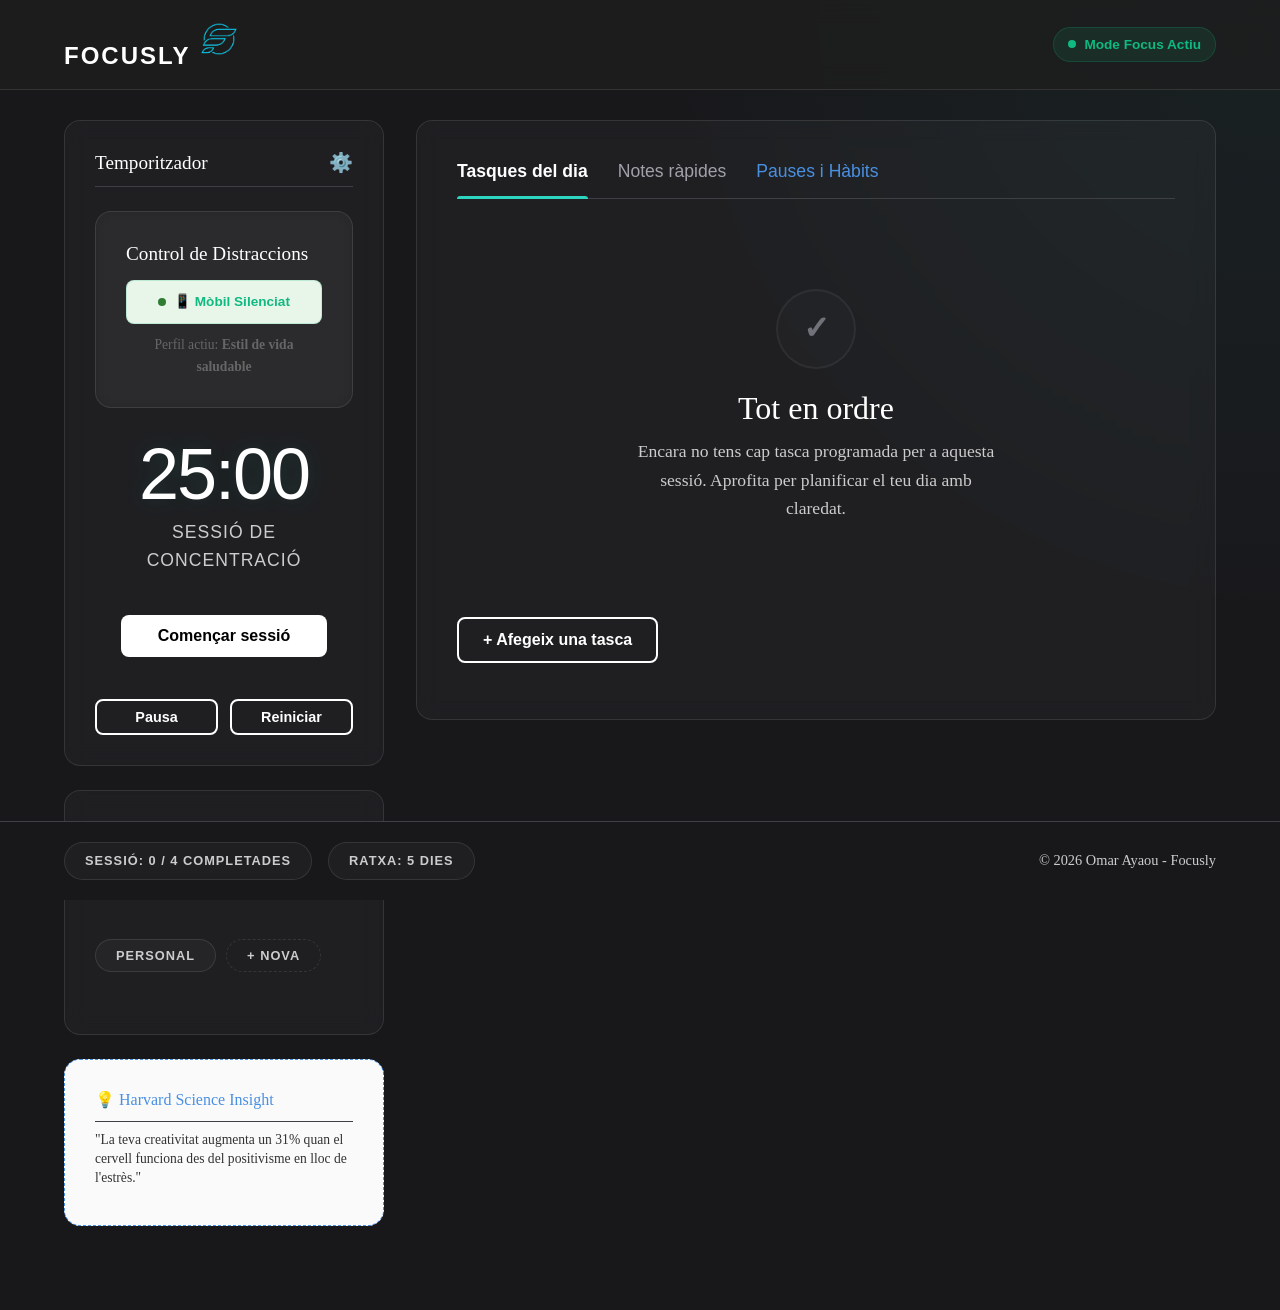
==== commit f6b55f41: "-" ====
--- a/index.html
+++ b/index.html
@@ -142,19 +142,7 @@
               "La teva creativitat augmenta un 31% quan el cervell funciona des
               del positivisme en lloc de l'estrès."
             </p>
-            <div style="margin-top: 8px; text-align: right">
-              <span
-                class="badge"
-                style="
-                  background: #e3f2fd;
-                  color: #0d47a1;
-                  font-size: 0.75rem;
-                  padding: 2px 8px;
-                "
-              >
-                Dr. Shawn Achor
-              </span>
-            </div>
+            <div style="margin-top: 8px; text-align: right"></div>
           </section>
         </aside>
 
@@ -191,7 +179,8 @@
                           color: #555;
                         "
                       >
-                        Segons el teu perfil, et toca desconnectar 10 minuts a l'aire lliure.
+                        Segons el teu perfil, et toca desconnectar 10 minuts a
+                        l'aire lliure.
                       </p>
                     </div>
                   </div>
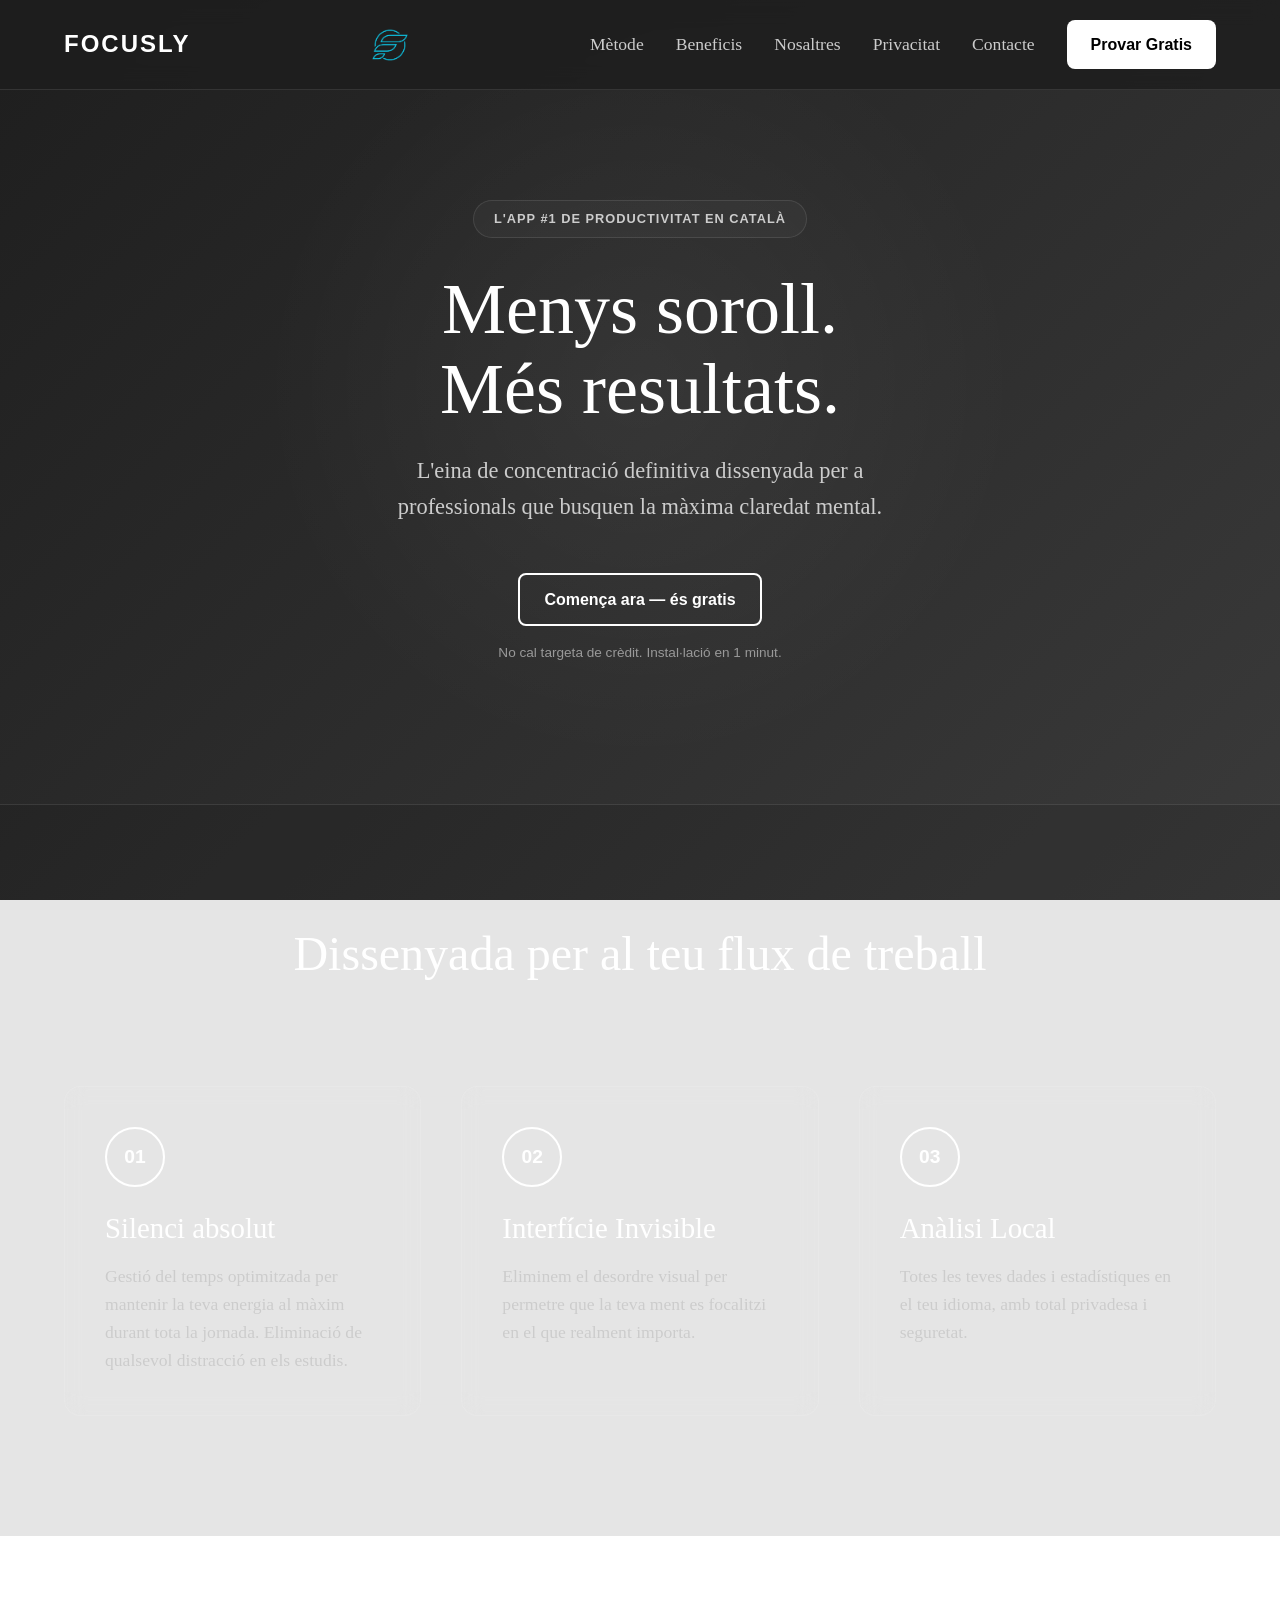
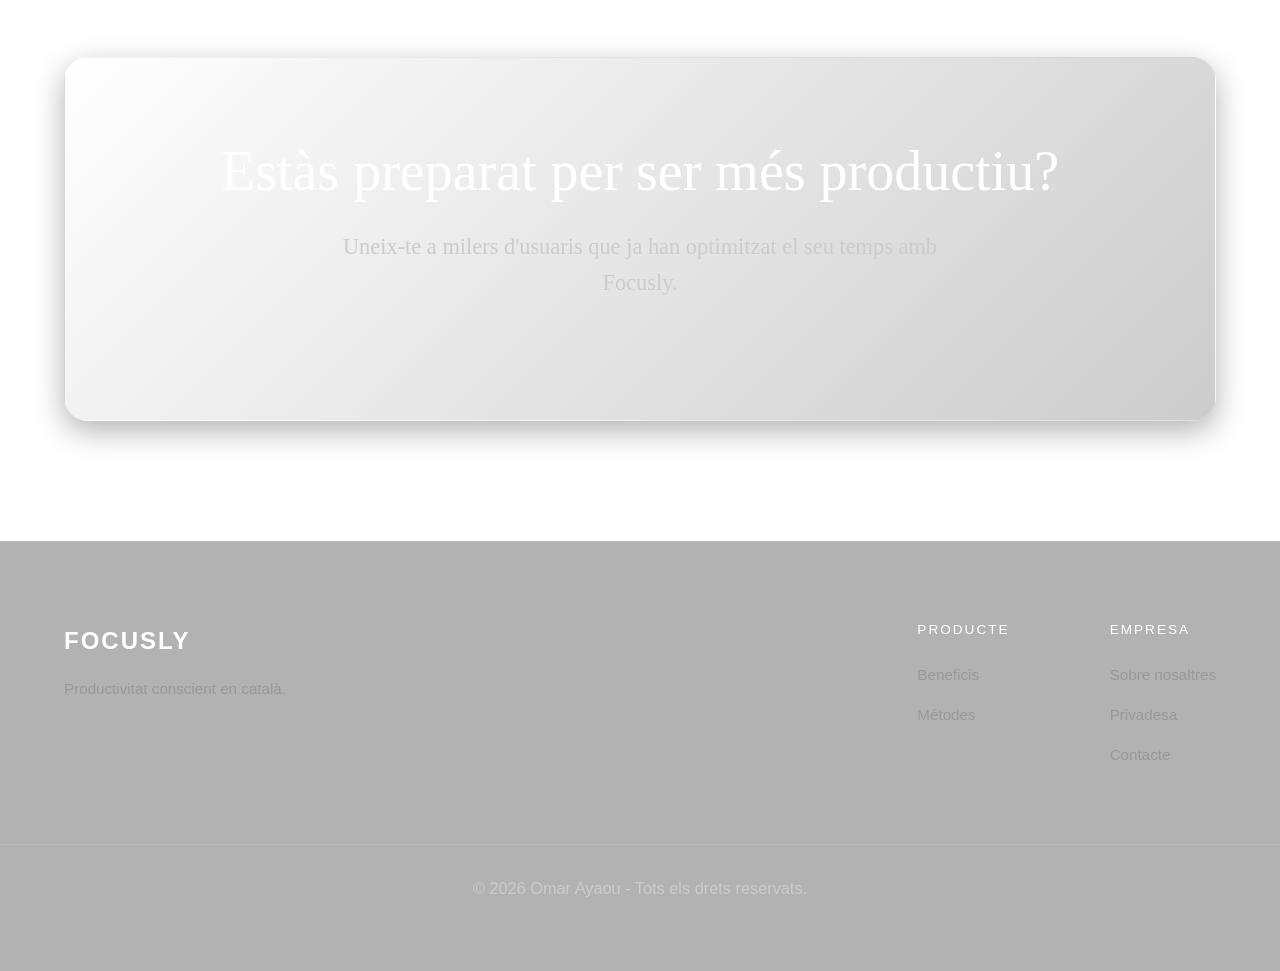
==== commit 97f32fcb: "Mejorar y corregirerrores de  vsibilidad" ====
--- a/index.html
+++ b/index.html
@@ -3,234 +3,127 @@
   <head>
     <meta charset="UTF-8" />
     <meta name="viewport" content="width=device-width, initial-scale=1.0" />
-    <title>Focusly — Panell de Control</title>
+    <title>Focusly App</title>
     <link rel="stylesheet" href="css/style.css" />
-    <link rel="stylesheet" href="css/dashboard.css" />
     <link rel="shortcut icon" href="assets/favicon.ico" type="image/x-icon" />
   </head>
-  <body class="landing-page dashboard-page">
-    <header class="main-header dashboard-header">
+  <body class="landing-page">
+    <header class="main-header">
       <div class="container flex-header">
-        <div class="brand">
-          <a href="index.html" class="logo" target="_blank">FOCUSLY</a>
-          <img src="assets/logo.png" alt="Logotip de la app Focusly" />
-        </div>
-
-        <nav class="nav-links header-actions">
-          <div class="status-badge">
-            <span class="pulse-dot"></span>
-            <span class="status-text">Mode Focus Actiu</span>
-          </div>
+        <a href="#main" class="logo">FOCUSLY</a>
+        <img src="assets/logo.png" alt="Logotip de la app Focusly" />
+        <nav class="nav-links">
+          <a href="#features">Mètode</a>
+          <a href="#benefits">Beneficis</a>
+          <a href="nosaltres.html" target="_blank">Nosaltres</a>
+          <a href="privacitat.html" target="_blank">Privacitat</a>
+          <a href="contacte.html" target="_blank">Contacte</a>
+          <a href="app.html" class="nav-btn-primary" target="_blank"
+            >Provar Gratis</a
+          >
         </nav>
       </div>
     </header>
 
-    <main
-      class="app-main container"
-      style="padding-top: 120px; padding-bottom: 60px"
-    >
-      <div class="dashboard-grid">
-        <aside class="sidebar">
-          <section class="feature-item widget timer-widget">
-            <header class="widget-header">
-              <h3 style="margin: 0; font-size: 1.2rem">Temporitzador</h3>
-              <button class="icon-btn" aria-label="Configuració">⚙️</button>
-            </header>
-
-            <section
-              class="feature-item widget distraction-widget"
-              style="margin-top: 20px"
-            >
-              <h3 style="margin-bottom: 15px; font-size: 1.2rem">
-                Control de Distraccions
-              </h3>
-              <div
-                class="status-badge"
-                style="
-                  background: #e8f5e9;
-                  color: #2e7d32;
-                  display: flex;
-                  align-items: center;
-                  gap: 8px;
-                  justify-content: center;
-                  padding: 10px;
-                  border-radius: 8px;
-                "
+    <main>
+      <section id="main" class="hero-section">
+        <div class="container">
+          <div class="hero-content">
+            <span class="badge">L'app #1 de productivitat en català</span>
+            <h1 class="main-title">
+              Menys soroll. <br />
+              Més resultats.
+            </h1>
+            <p class="main-subtitle">
+              L'eina de concentració definitiva dissenyada per a professionals
+              que busquen la màxima claredat mental.
+            </p>
+            <div class="cta-container">
+              <a href="login.html" class="btn-black" target="_blank"
+                >Comença ara — és gratis</a
               >
-                <span
-                  class="pulse-dot"
-                  style="background-color: #2e7d32"
-                ></span>
-                <span class="status-text" style="font-weight: bold"
-                  >📱 Mòbil Silenciat</span
-                >
-              </div>
-              <p
-                style="
-                  font-size: 0.85rem;
-                  color: #666;
-                  margin-top: 10px;
-                  text-align: center;
-                "
-              >
-                Perfil actiu: <strong>Estil de vida saludable</strong>
+              <p class="cta-note">
+                No cal targeta de crèdit. Instal·lació en 1 minut.
               </p>
-            </section>
-
-            <div class="timer-display">
-              <span id="time-remaining" class="time-text">25:00</span>
-              <p class="timer-subtitle">Sessió de concentració</p>
-            </div>
-
-            <div class="cta-container">
-              <button id="start-btn" class="btn-white btn-full">
-                Començar sessió
-              </button>
-              <div class="timer-controls">
-                <button id="pause-btn" class="btn-secondary btn-sm">
-                  Pausa
-                </button>
-                <button id="reset-btn" class="btn-secondary btn-sm">
-                  Reiniciar
-                </button>
-              </div>
-            </div>
-          </section>
-
-          <section class="feature-item widget">
-            <h3 style="margin-bottom: 20px; font-size: 1.2rem">
-              Etiquetes de sessió
-            </h3>
-            <div class="tag-cloud">
-              <button class="badge active-tag">Treball</button>
-              <button class="badge">Estudi</button>
-              <button class="badge">Personal</button>
-              <button class="badge add-tag">+ Nova</button>
-            </div>
-          </section>
-
-          <section
-            class="feature-item widget harvard-insight-widget"
-            style="
-              margin-top: 20px;
-              border: 1px dashed #4a90e2;
-              background: #fafafa;
-            "
-          >
-            <header class="widget-header" style="margin-bottom: 8px">
-              <h3
-                style="
-                  margin: 0;
-                  font-size: 1rem;
-                  color: #4a90e2;
-                  display: flex;
-                  align-items: center;
-                  gap: 5px;
-                "
-              >
-                💡 Harvard Science Insight
-              </h3>
-            </header>
-            <p
-              style="
-                font-size: 0.85rem;
-                color: #333;
-                line-height: 1.4;
-                margin: 0;
-              "
-            >
-              "La teva creativitat augmenta un 31% quan el cervell funciona des
-              del positivisme en lloc de l'estrès."
-            </p>
-            <div style="margin-top: 8px; text-align: right"></div>
-          </section>
-        </aside>
-
-        <section class="workspace">
-          <div class="feature-item workspace-card">
-            <header class="workspace-header">
-              <div class="header-tabs">
-                <div class="header-tabs">
-                  <button class="tab active-tab">Tasques del dia</button>
-                  <button class="tab">Notes ràpides</button>
-                  <button class="tab" style="color: #4a90e2">
-                    Pauses i Hàbits
-                  </button>
-                </div>
-                <div
-                  class="habit-break-panel"
-                  style="
-                    margin-top: 20px;
-                    padding: 15px;
-                    background: #f0f4f8;
-                    border-radius: 12px;
-                    border-left: 5px solid #4a90e2;
-                  "
-                >
-                  <div style="display: flex; align-items: center; gap: 15px">
-                    <div>
-                      <h4 style="margin: 0; font-size: 1.1rem; color: #333">
-                        Pròxima Pausa Activa: Passeig de 10 min.
-                      </h4>
-                      <p
-                        style="
-                          margin: 5px 0 0 0;
-                          font-size: 0.9rem;
-                          color: #555;
-                        "
-                      >
-                        Segons el teu perfil, et toca desconnectar 10 minuts a
-                        l'aire lliure.
-                      </p>
-                    </div>
-                  </div>
-                </div>
-              </div>
-            </header>
-
-            <div class="workspace-content">
-              <div class="empty-state">
-                <div
-                  class="icon-box empty-icon"
-                  style="margin: 0 auto 20px auto"
-                >
-                  ✓
-                </div>
-                <h2 style="font-size: 2rem; margin-bottom: 10px">
-                  Tot en ordre
-                </h2>
-                <p>
-                  Encara no tens cap tasca programada per a aquesta sessió.
-                  Aprofita per planificar el teu dia amb claredat.
-                </p>
-                <button class="btn-secondary" style="margin-top: 15px">
-                  + Afegeix una tasca
-                </button>
-              </div>
             </div>
           </div>
-        </section>
-      </div>
+        </div>
+      </section>
+
+      <section id="features" class="features-section">
+        <div class="container">
+          <div class="section-header">
+            <h2 class="section-title">Dissenyada per al teu flux de treball</h2>
+          </div>
+          <div class="features-grid">
+            <article class="feature-item">
+              <div class="icon-box">01</div>
+              <h3>Silenci absolut</h3>
+              <p>
+                Gestió del temps optimitzada per mantenir la teva energia al
+                màxim durant tota la jornada. Eliminació de qualsevol distracció en els estudis.
+              </p>
+            </article>
+            <article class="feature-item">
+              <div class="icon-box">02</div>
+              <h3>Interfície Invisible</h3>
+              <p>
+                Eliminem el desordre visual per permetre que la teva ment es
+                focalitzi en el que realment importa.
+              </p>
+            </article>
+            <article class="feature-item">
+              <div class="icon-box">03</div>
+              <h3>Anàlisi Local</h3>
+              <p>
+                Totes les teves dades i estadístiques en el teu idioma, amb
+                total privadesa i seguretat.
+              </p>
+            </article>
+          </div>
+        </div>
+      </section>
+
+      <section id="benefits" class="final-cta">
+        <div class="container">
+          <div class="cta-box">
+            <h2>Estàs preparat per ser més productiu?</h2>
+            <p>
+              Uneix-te a milers d'usuaris que ja han optimitzat el seu temps amb
+              Focusly.
+            </p>
+          </div>
+        </div>
+      </section>
     </main>
 
-    <footer class="dashboard-footer">
-      <div class="container footer-flex">
-        <div class="footer-stats">
-          <span class="badge" style="margin-bottom: 0"
-            ><strong>Sessió:</strong> 0 / 4 completades</span
-          >
-          <span class="badge" style="margin-bottom: 0"
-            ><strong>Ratxa:</strong> 5 dies</span
-          >
+    <footer class="main-footer">
+      <div class="container footer-grid">
+        <div class="footer-brand">
+          <span class="logo">FOCUSLY</span>
+          <p>Productivitat conscient en català.</p>
         </div>
-        <div class="footer-legal">
-          <p style="margin: 0; font-size: 0.9rem">
-            &copy; 2026 Omar Ayaou - Focusly
-          </p>
+        <div class="footer-links">
+          <div class="link-group">
+            <h4>Producte</h4>
+            <a href="#benefits">Beneficis</a>
+            <a href="#features">Métodes</a>
+          </div>
+          <div class="link-group">
+            <h4>Empresa</h4>
+            <a
+              href="nosaltres.html
+            "
+              >Sobre nosaltres</a
+            >
+            <a href="privacitat.html">Privadesa</a>
+            <a href="contacte.html">Contacte</a>
+          </div>
         </div>
       </div>
+      <div class="footer-bottom">
+        <p>&copy; 2026 Omar Ayaou - Tots els drets reservats.</p>
+      </div>
     </footer>
-
-    <script src="js/dashboard.js"></script>
   </body>
 </html>
